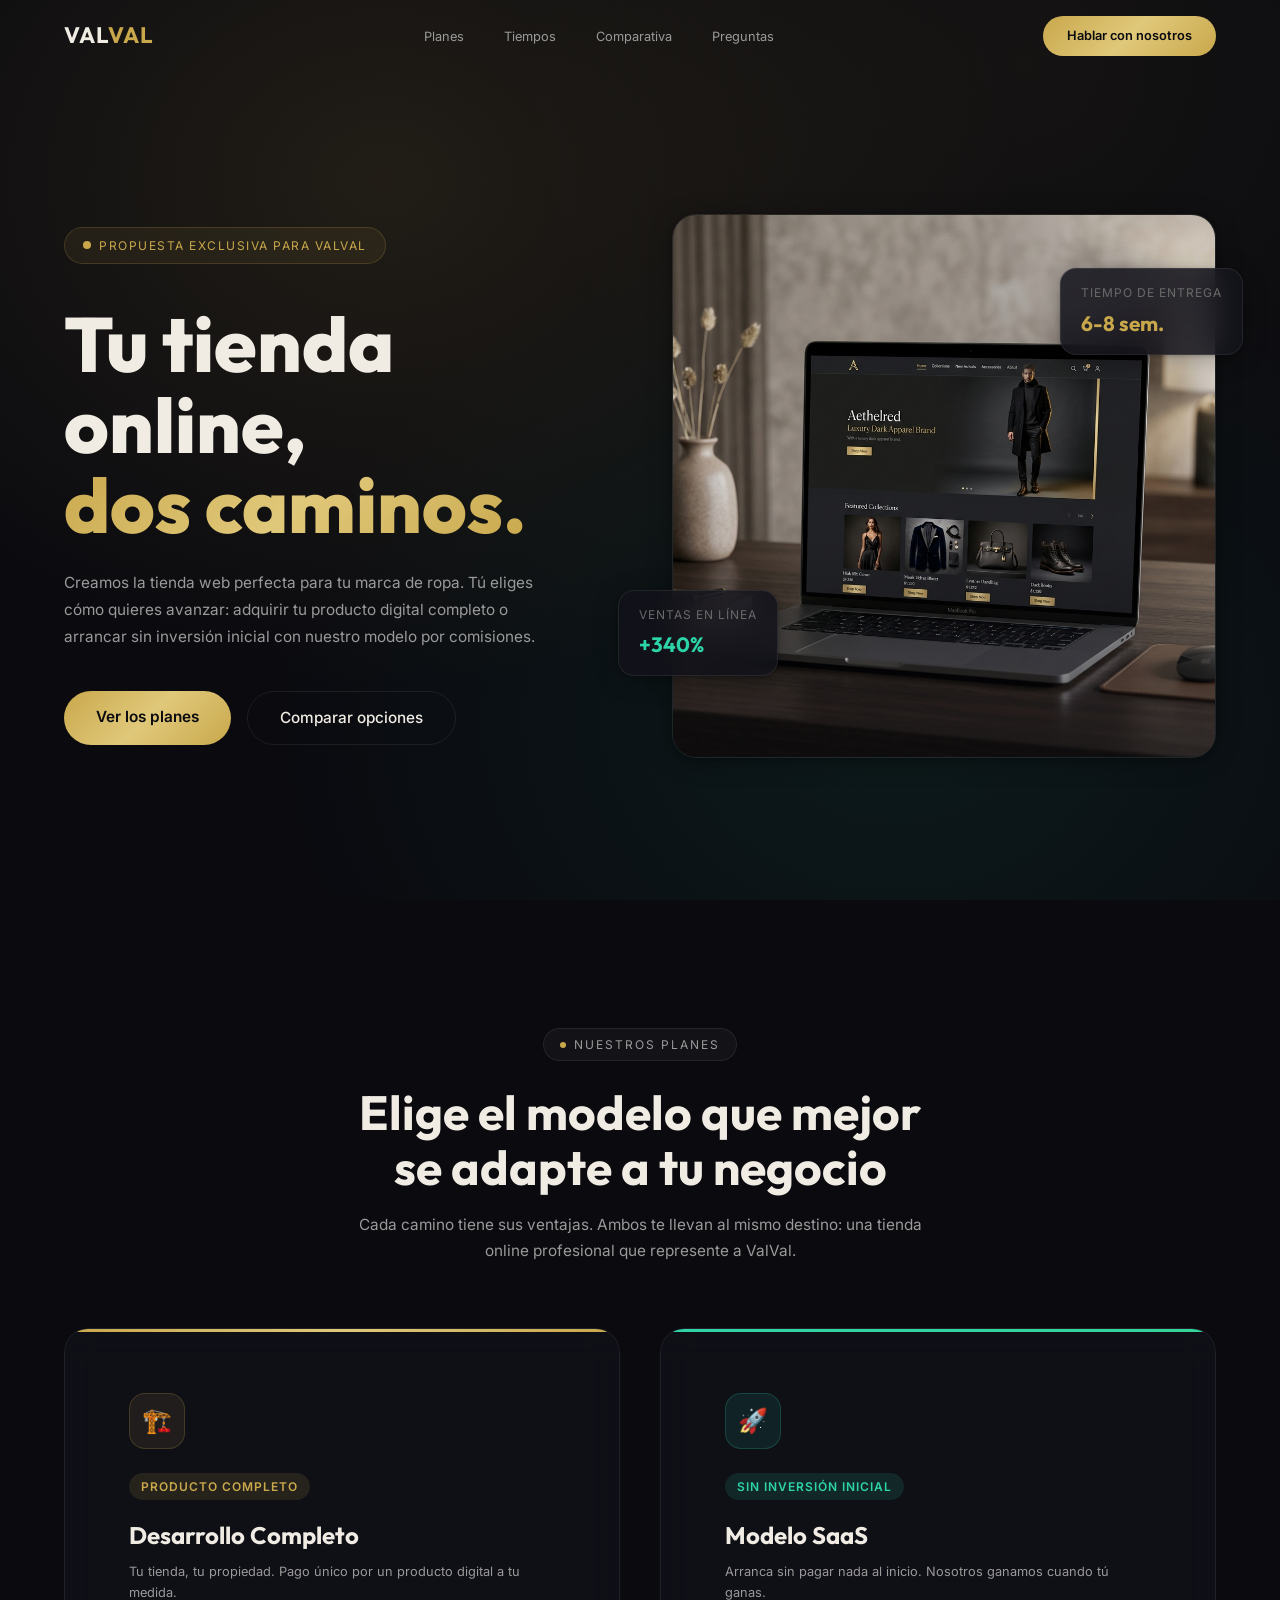
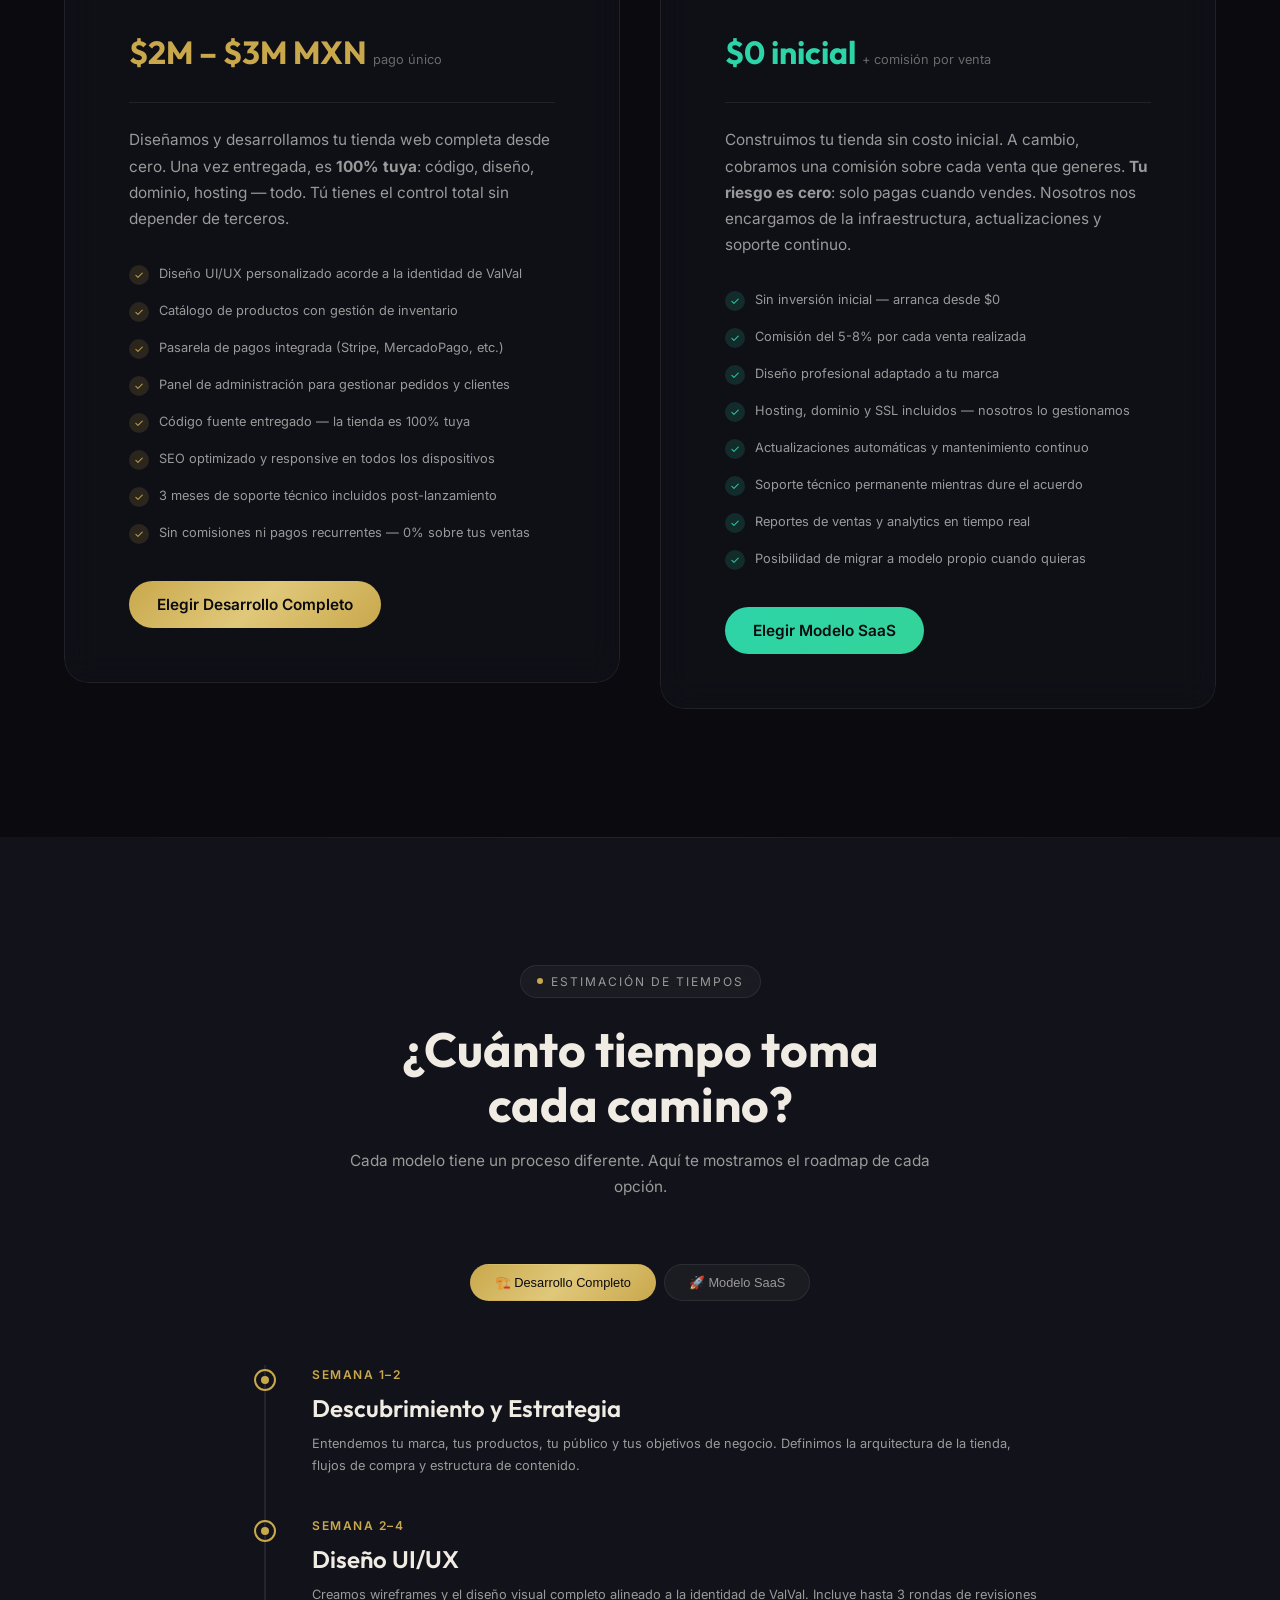
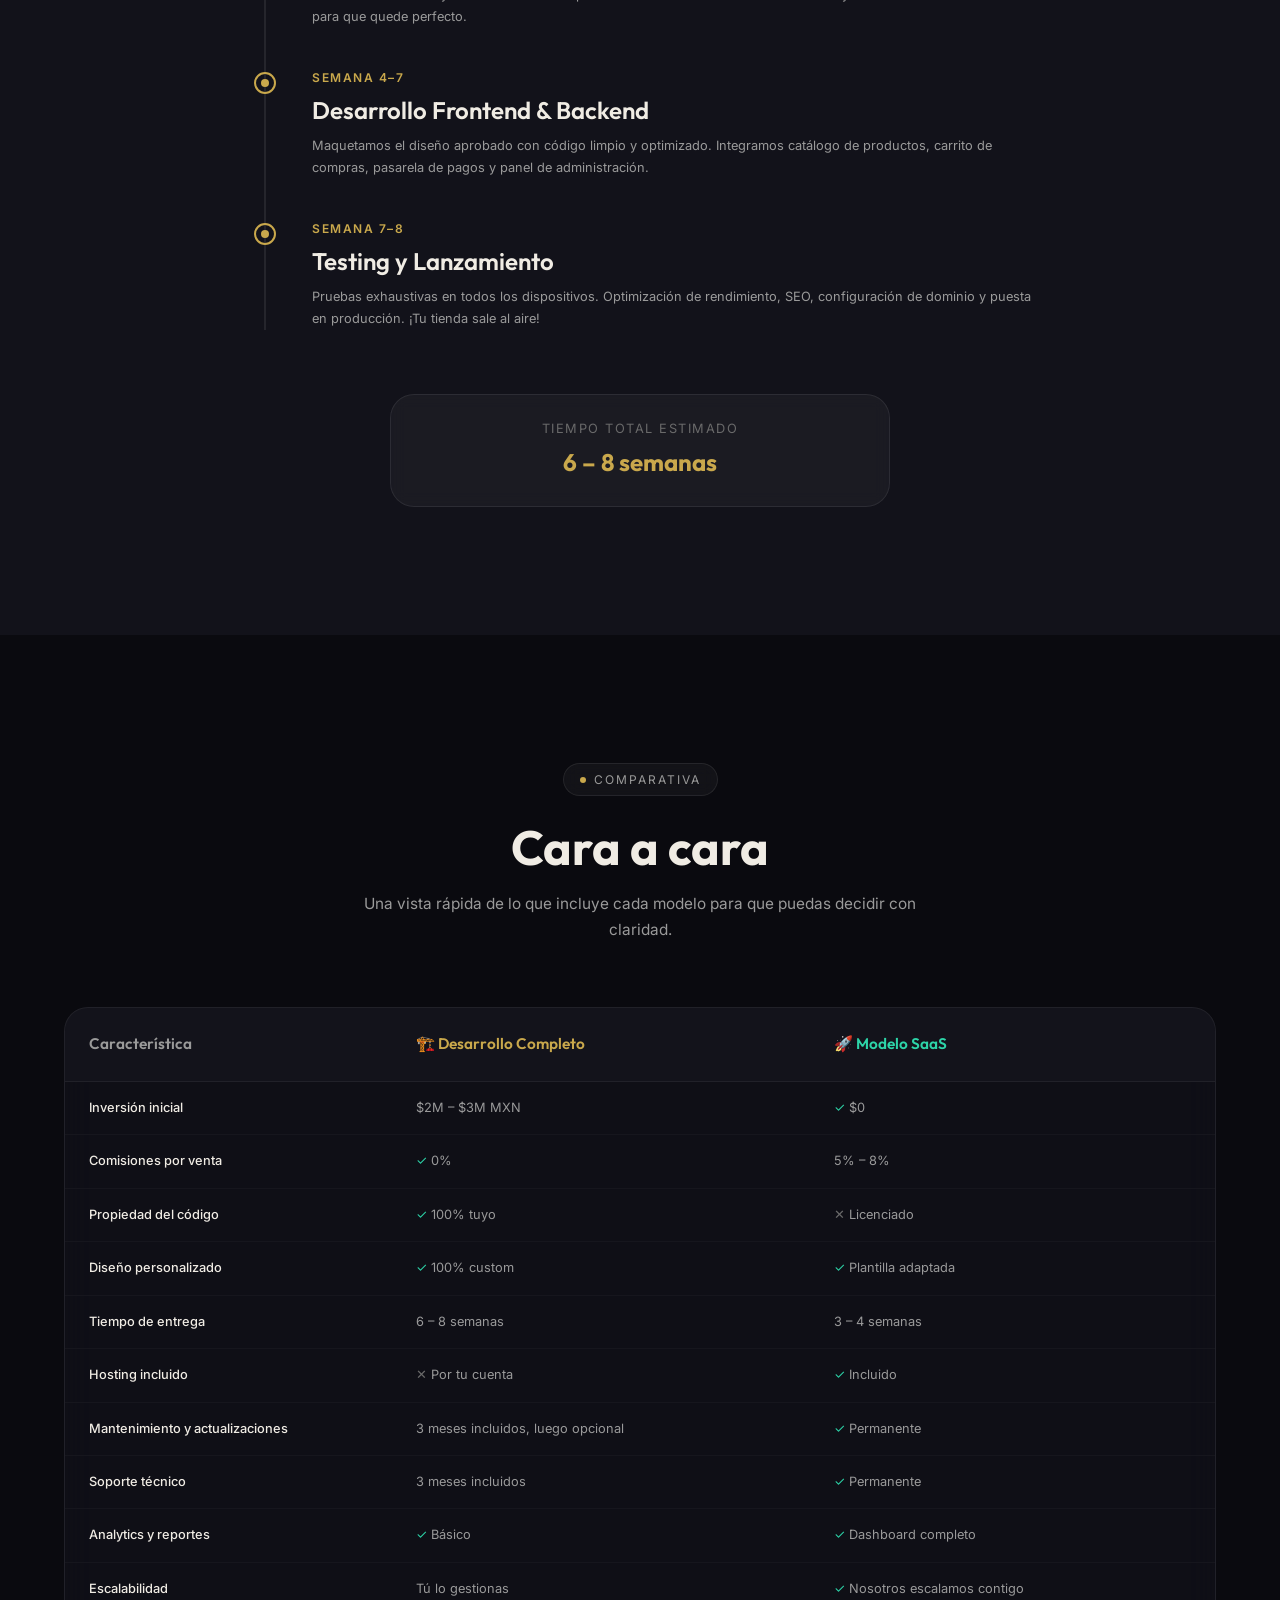
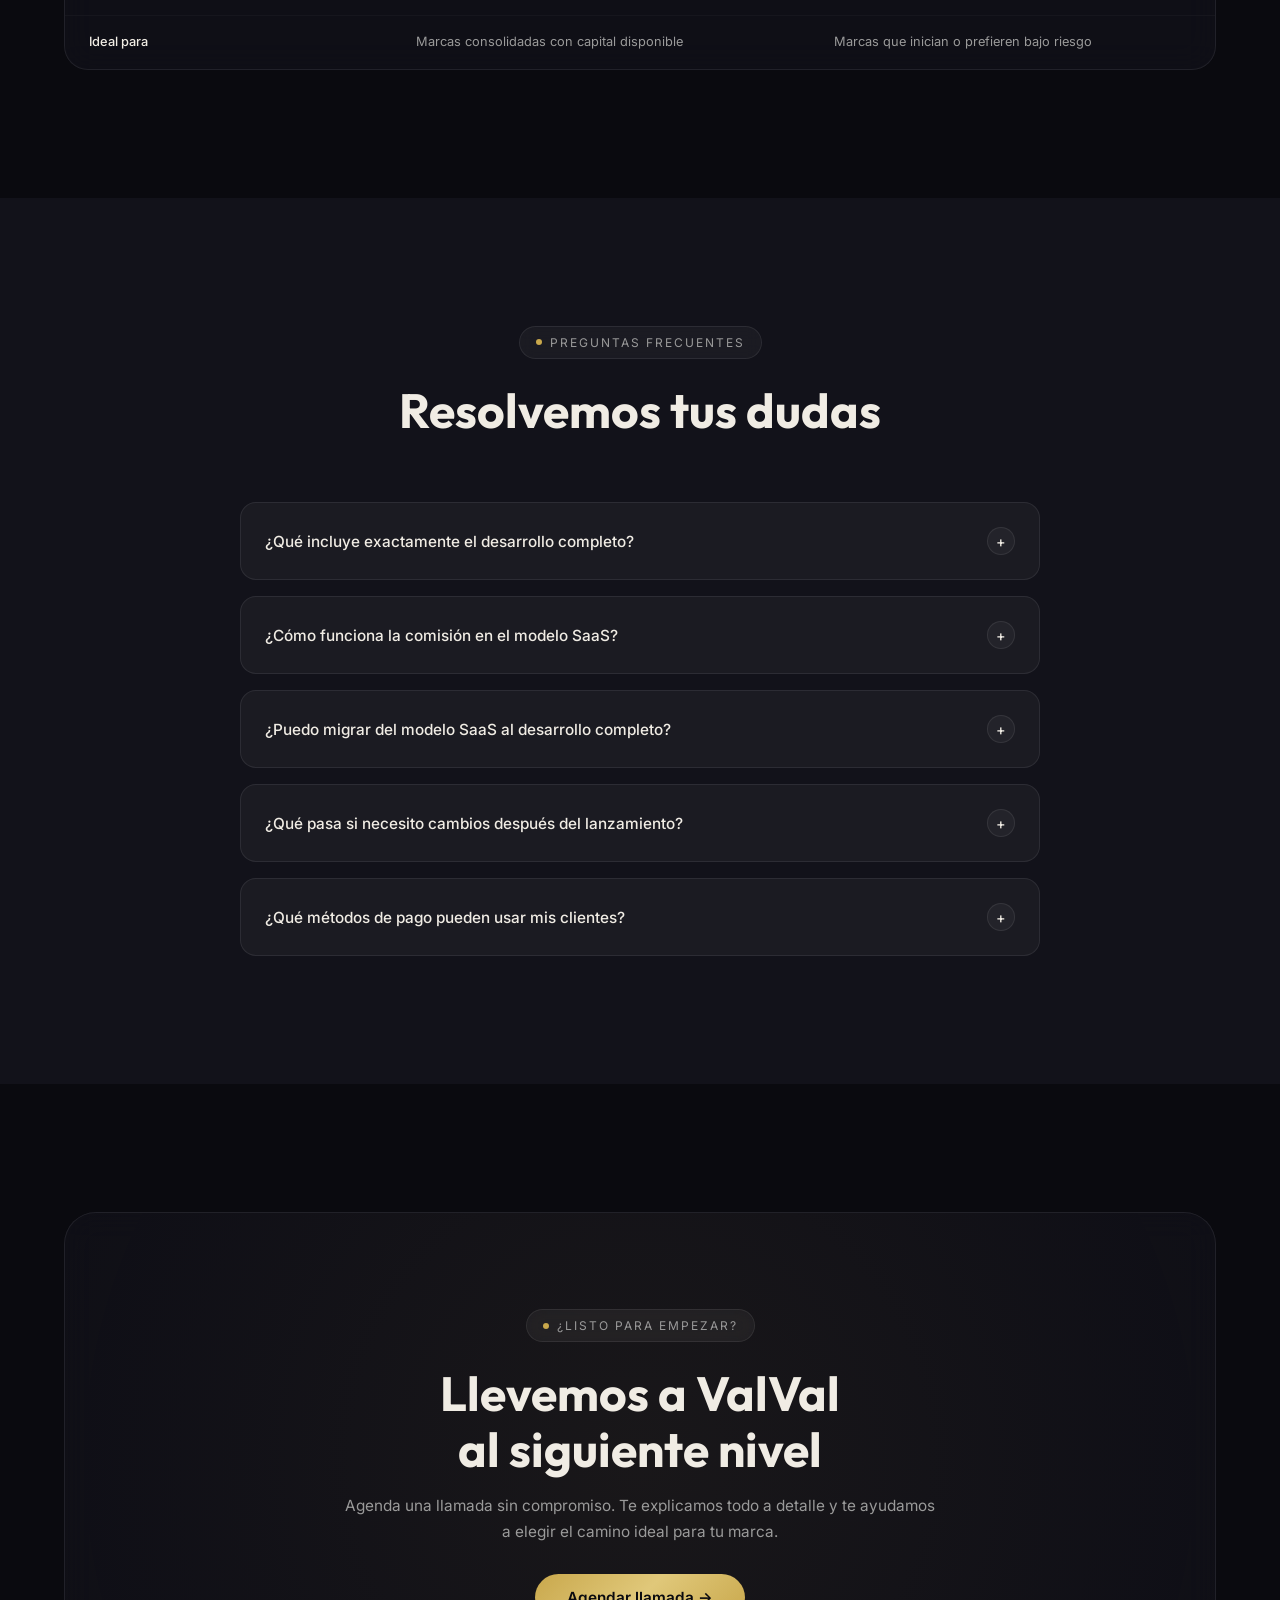
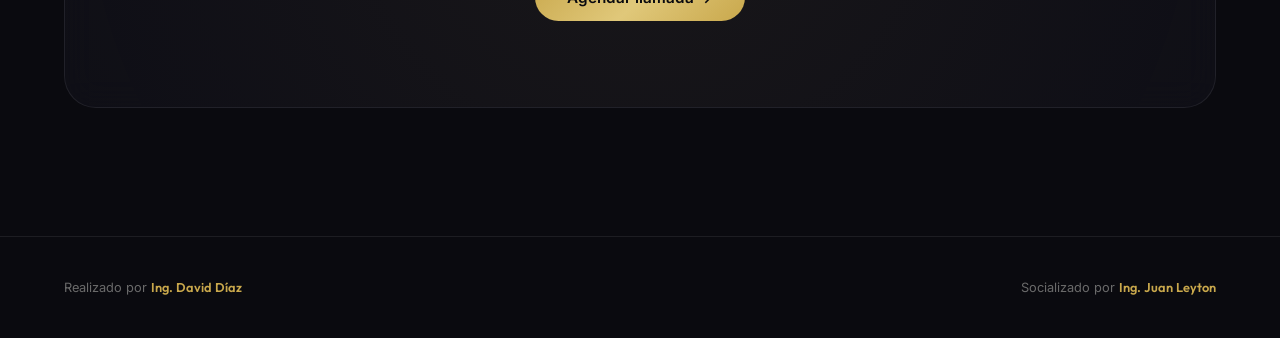
==== index.html @ f3b1a174 "first commit" ====
<!DOCTYPE html>
<html lang="es">
<head>
  <meta charset="UTF-8">
  <meta name="viewport" content="width=device-width, initial-scale=1.0">
  <title>ValVal — Tu Tienda Online, Dos Caminos | Propuesta de Desarrollo</title>
  <meta name="description" content="Propuesta personalizada para ValVal: elige entre desarrollo completo o modelo SaaS por comisiones para tu tienda de ropa online.">

  <!-- Fonts -->
  <link rel="preconnect" href="https://fonts.googleapis.com">
  <link rel="preconnect" href="https://fonts.gstatic.com" crossorigin>
  <link href="https://fonts.googleapis.com/css2?family=Inter:wght@400;500;600&family=Outfit:wght@600;700;800&display=swap" rel="stylesheet">

  <!-- Styles -->
  <link rel="stylesheet" href="index.css">
</head>
<body>

  <!-- ===== HEADER ===== -->
  <header class="header" id="header">
    <div class="container">
      <a href="#" class="logo">VAL<span>VAL</span></a>
      <nav>
        <ul class="nav-links">
          <li><a href="#planes">Planes</a></li>
          <li><a href="#timeline">Tiempos</a></li>
          <li><a href="#comparativa">Comparativa</a></li>
          <li><a href="#faq">Preguntas</a></li>
        </ul>
      </nav>
      <a href="#contacto" class="header-cta">Hablar con nosotros</a>
      <button class="mobile-toggle" id="mobile-toggle" aria-label="Menú">☰</button>
    </div>
  </header>

  <!-- ===== HERO ===== -->
  <section class="hero" id="hero">
    <div class="container">
      <div class="hero-content">
        <div class="hero-badge reveal">
          <span class="pulse"></span>
          Propuesta Exclusiva para ValVal
        </div>
        <h1 class="hero-title reveal reveal-delay-1">
          Tu tienda online,<br>
          <span class="highlight">dos caminos.</span>
        </h1>
        <p class="hero-subtitle reveal reveal-delay-2">
          Creamos la tienda web perfecta para tu marca de ropa. Tú eliges cómo quieres avanzar: 
          adquirir tu producto digital completo o arrancar sin inversión inicial con nuestro modelo por comisiones.
        </p>
        <div class="hero-actions reveal reveal-delay-3">
          <a href="#planes" class="btn-primary">Ver los planes</a>
          <a href="#comparativa" class="btn-secondary">Comparar opciones</a>
        </div>
      </div>
      <div class="hero-visual reveal reveal-delay-2">
        <div class="hero-image-wrapper">
          <img src="hero_ecommerce.png" alt="Mockup de tienda e-commerce premium para marca de ropa" width="540" height="540">
        </div>
        <div class="hero-float-card card-1">
          <div class="float-card-label">Ventas en línea</div>
          <div class="float-card-value">+340%</div>
        </div>
        <div class="hero-float-card card-2">
          <div class="float-card-label">Tiempo de entrega</div>
          <div class="float-card-value gold">6-8 sem.</div>
        </div>
      </div>
    </div>
  </section>

  <!-- ===== PLANES ===== -->
  <section class="plans" id="planes">
    <div class="container">
      <div class="plans-header reveal">
        <span class="section-tag"><span class="dot"></span>Nuestros planes</span>
        <h2 class="section-title">Elige el modelo que mejor<br>se adapte a tu negocio</h2>
        <p class="section-subtitle" style="margin-inline: auto;">
          Cada camino tiene sus ventajas. Ambos te llevan al mismo destino: 
          una tienda online profesional que represente a ValVal.
        </p>
      </div>

      <div class="plans-grid">

        <!-- PLAN 1: Desarrollo Completo -->
        <div class="plan-card desarrollo reveal">
          <div class="plan-card-inner">
            <div class="plan-icon">🏗️</div>
            <span class="plan-badge">Producto Completo</span>
            <h3 class="plan-name">Desarrollo Completo</h3>
            <p class="plan-tagline">Tu tienda, tu propiedad. Pago único por un producto digital a tu medida.</p>
            
            <div class="plan-price">
              <span class="amount">$2M – $3M MXN</span>
              <span class="period">pago único</span>
            </div>

            <p class="plan-description">
              Diseñamos y desarrollamos tu tienda web completa desde cero. Una vez entregada, 
              es <strong>100% tuya</strong>: código, diseño, dominio, hosting — todo. 
              Tú tienes el control total sin depender de terceros.
            </p>

            <ul class="plan-features">
              <li>
                <span class="check">✓</span>
                <span>Diseño UI/UX personalizado acorde a la identidad de ValVal</span>
              </li>
              <li>
                <span class="check">✓</span>
                <span>Catálogo de productos con gestión de inventario</span>
              </li>
              <li>
                <span class="check">✓</span>
                <span>Pasarela de pagos integrada (Stripe, MercadoPago, etc.)</span>
              </li>
              <li>
                <span class="check">✓</span>
                <span>Panel de administración para gestionar pedidos y clientes</span>
              </li>
              <li>
                <span class="check">✓</span>
                <span>Código fuente entregado — la tienda es 100% tuya</span>
              </li>
              <li>
                <span class="check">✓</span>
                <span>SEO optimizado y responsive en todos los dispositivos</span>
              </li>
              <li>
                <span class="check">✓</span>
                <span>3 meses de soporte técnico incluidos post-lanzamiento</span>
              </li>
              <li>
                <span class="check">✓</span>
                <span>Sin comisiones ni pagos recurrentes — 0% sobre tus ventas</span>
              </li>
            </ul>

            <a href="#contacto" class="plan-cta">Elegir Desarrollo Completo</a>
          </div>
        </div>

        <!-- PLAN 2: Modelo SaaS -->
        <div class="plan-card saas reveal reveal-delay-1">
          <div class="plan-card-inner">
            <div class="plan-icon">🚀</div>
            <span class="plan-badge">Sin inversión inicial</span>
            <h3 class="plan-name">Modelo SaaS</h3>
            <p class="plan-tagline">Arranca sin pagar nada al inicio. Nosotros ganamos cuando tú ganas.</p>
            
            <div class="plan-price">
              <span class="amount">$0 inicial</span>
              <span class="period">+ comisión por venta</span>
            </div>

            <p class="plan-description">
              Construimos tu tienda sin costo inicial. A cambio, cobramos una comisión sobre cada venta 
              que generes. <strong>Tu riesgo es cero</strong>: solo pagas cuando vendes. Nosotros nos 
              encargamos de la infraestructura, actualizaciones y soporte continuo.
            </p>

            <ul class="plan-features">
              <li>
                <span class="check">✓</span>
                <span>Sin inversión inicial — arranca desde $0</span>
              </li>
              <li>
                <span class="check">✓</span>
                <span>Comisión del 5-8% por cada venta realizada</span>
              </li>
              <li>
                <span class="check">✓</span>
                <span>Diseño profesional adaptado a tu marca</span>
              </li>
              <li>
                <span class="check">✓</span>
                <span>Hosting, dominio y SSL incluidos — nosotros lo gestionamos</span>
              </li>
              <li>
                <span class="check">✓</span>
                <span>Actualizaciones automáticas y mantenimiento continuo</span>
              </li>
              <li>
                <span class="check">✓</span>
                <span>Soporte técnico permanente mientras dure el acuerdo</span>
              </li>
              <li>
                <span class="check">✓</span>
                <span>Reportes de ventas y analytics en tiempo real</span>
              </li>
              <li>
                <span class="check">✓</span>
                <span>Posibilidad de migrar a modelo propio cuando quieras</span>
              </li>
            </ul>

            <a href="#contacto" class="plan-cta">Elegir Modelo SaaS</a>
          </div>
        </div>

      </div>
    </div>
  </section>

  <!-- ===== TIMELINE ===== -->
  <section class="timeline-section" id="timeline">
    <div class="container">
      <div class="timeline-header reveal">
        <span class="section-tag"><span class="dot"></span>Estimación de tiempos</span>
        <h2 class="section-title">¿Cuánto tiempo toma<br>cada camino?</h2>
        <p class="section-subtitle" style="margin-inline: auto;">
          Cada modelo tiene un proceso diferente. Aquí te mostramos el roadmap de cada opción.
        </p>
      </div>

      <div class="timeline-tabs reveal">
        <button class="timeline-tab active" data-target="timeline-desarrollo">🏗️ Desarrollo Completo</button>
        <button class="timeline-tab" data-target="timeline-saas">🚀 Modelo SaaS</button>
      </div>

      <!-- Timeline Desarrollo -->
      <div class="timeline-container active" id="timeline-desarrollo">
        <div class="timeline gold reveal">
          <div class="timeline-item">
            <div class="timeline-dot"></div>
            <div class="timeline-duration">Semana 1–2</div>
            <div class="timeline-phase">Descubrimiento y Estrategia</div>
            <div class="timeline-desc">
              Entendemos tu marca, tus productos, tu público y tus objetivos de negocio. 
              Definimos la arquitectura de la tienda, flujos de compra y estructura de contenido.
            </div>
          </div>
          <div class="timeline-item">
            <div class="timeline-dot"></div>
            <div class="timeline-duration">Semana 2–4</div>
            <div class="timeline-phase">Diseño UI/UX</div>
            <div class="timeline-desc">
              Creamos wireframes y el diseño visual completo alineado a la identidad de ValVal. 
              Incluye hasta 3 rondas de revisiones para que quede perfecto.
            </div>
          </div>
          <div class="timeline-item">
            <div class="timeline-dot"></div>
            <div class="timeline-duration">Semana 4–7</div>
            <div class="timeline-phase">Desarrollo Frontend & Backend</div>
            <div class="timeline-desc">
              Maquetamos el diseño aprobado con código limpio y optimizado. Integramos catálogo de productos, 
              carrito de compras, pasarela de pagos y panel de administración.
            </div>
          </div>
          <div class="timeline-item">
            <div class="timeline-dot"></div>
            <div class="timeline-duration">Semana 7–8</div>
            <div class="timeline-phase">Testing y Lanzamiento</div>
            <div class="timeline-desc">
              Pruebas exhaustivas en todos los dispositivos. Optimización de rendimiento, 
              SEO, configuración de dominio y puesta en producción. ¡Tu tienda sale al aire!
            </div>
          </div>
        </div>
        <div class="timeline-total gold reveal">
          <div class="label">Tiempo total estimado</div>
          <div class="value">6 – 8 semanas</div>
        </div>
      </div>

      <!-- Timeline SaaS -->
      <div class="timeline-container" id="timeline-saas">
        <div class="timeline emerald reveal">
          <div class="timeline-item">
            <div class="timeline-dot"></div>
            <div class="timeline-duration">Semana 1</div>
            <div class="timeline-phase">Onboarding Express</div>
            <div class="timeline-desc">
              Reunión inicial para conocer tu marca y productos. Recopilamos fotos, logos, 
              textos y paleta de colores. Configuramos tu cuenta en nuestra plataforma.
            </div>
          </div>
          <div class="timeline-item">
            <div class="timeline-dot"></div>
            <div class="timeline-duration">Semana 2–3</div>
            <div class="timeline-phase">Diseño y Personalización</div>
            <div class="timeline-desc">
              Adaptamos una plantilla premium a tu marca. Personalizamos colores, tipografía, 
              layout y cargamos tus productos al catálogo.
            </div>
          </div>
          <div class="timeline-item">
            <div class="timeline-dot"></div>
            <div class="timeline-duration">Semana 3–4</div>
            <div class="timeline-phase">Configuración e Integraciones</div>
            <div class="timeline-desc">
              Configuramos pagos, envíos, impuestos y notificaciones. Conectamos analytics 
              y herramientas de marketing. Todo listo para vender.
            </div>
          </div>
          <div class="timeline-item">
            <div class="timeline-dot"></div>
            <div class="timeline-duration">Semana 4</div>
            <div class="timeline-phase">Lanzamiento</div>
            <div class="timeline-desc">
              Publicamos tu tienda, verificamos todo el flujo de compra y te capacitamos 
              para que puedas gestionar tu catálogo y pedidos de forma autónoma.
            </div>
          </div>
        </div>
        <div class="timeline-total emerald reveal">
          <div class="label">Tiempo total estimado</div>
          <div class="value">3 – 4 semanas</div>
        </div>
      </div>
    </div>
  </section>

  <!-- ===== COMPARATIVA ===== -->
  <section class="comparison" id="comparativa">
    <div class="container">
      <div class="comparison-header reveal">
        <span class="section-tag"><span class="dot"></span>Comparativa</span>
        <h2 class="section-title">Cara a cara</h2>
        <p class="section-subtitle" style="margin-inline: auto;">
          Una vista rápida de lo que incluye cada modelo para que puedas decidir con claridad.
        </p>
      </div>

      <div class="comparison-table-wrapper reveal">
        <table class="comparison-table">
          <thead>
            <tr>
              <th>Característica</th>
              <th>🏗️ Desarrollo Completo</th>
              <th>🚀 Modelo SaaS</th>
            </tr>
          </thead>
          <tbody>
            <tr>
              <td>Inversión inicial</td>
              <td>$2M – $3M MXN</td>
              <td><span class="icon-yes">✓</span> $0</td>
            </tr>
            <tr>
              <td>Comisiones por venta</td>
              <td><span class="icon-yes">✓</span> 0%</td>
              <td>5% – 8%</td>
            </tr>
            <tr>
              <td>Propiedad del código</td>
              <td><span class="icon-yes">✓</span> 100% tuyo</td>
              <td><span class="icon-no">✕</span> Licenciado</td>
            </tr>
            <tr>
              <td>Diseño personalizado</td>
              <td><span class="icon-yes">✓</span> 100% custom</td>
              <td><span class="icon-yes">✓</span> Plantilla adaptada</td>
            </tr>
            <tr>
              <td>Tiempo de entrega</td>
              <td>6 – 8 semanas</td>
              <td>3 – 4 semanas</td>
            </tr>
            <tr>
              <td>Hosting incluido</td>
              <td><span class="icon-no">✕</span> Por tu cuenta</td>
              <td><span class="icon-yes">✓</span> Incluido</td>
            </tr>
            <tr>
              <td>Mantenimiento y actualizaciones</td>
              <td>3 meses incluidos, luego opcional</td>
              <td><span class="icon-yes">✓</span> Permanente</td>
            </tr>
            <tr>
              <td>Soporte técnico</td>
              <td>3 meses incluidos</td>
              <td><span class="icon-yes">✓</span> Permanente</td>
            </tr>
            <tr>
              <td>Analytics y reportes</td>
              <td><span class="icon-yes">✓</span> Básico</td>
              <td><span class="icon-yes">✓</span> Dashboard completo</td>
            </tr>
            <tr>
              <td>Escalabilidad</td>
              <td>Tú lo gestionas</td>
              <td><span class="icon-yes">✓</span> Nosotros escalamos contigo</td>
            </tr>
            <tr>
              <td>Ideal para</td>
              <td>Marcas consolidadas con capital disponible</td>
              <td>Marcas que inician o prefieren bajo riesgo</td>
            </tr>
          </tbody>
        </table>
      </div>
    </div>
  </section>

  <!-- ===== FAQ ===== -->
  <section class="faq" id="faq">
    <div class="container">
      <div class="faq-header reveal">
        <span class="section-tag"><span class="dot"></span>Preguntas frecuentes</span>
        <h2 class="section-title">Resolvemos tus dudas</h2>
      </div>

      <div class="faq-grid">
        <div class="faq-item reveal">
          <button class="faq-question" id="faq-btn-1" aria-expanded="false" aria-controls="faq-answer-1">
            <span>¿Qué incluye exactamente el desarrollo completo?</span>
            <span class="icon">+</span>
          </button>
          <div class="faq-answer" id="faq-answer-1">
            <div class="faq-answer-inner">
              Recibes una tienda web completamente funcional con diseño personalizado, catálogo de productos, 
              carrito de compras, pasarela de pagos, panel de administración, SEO optimizado y el código fuente completo. 
              Es un producto terminado que puedes alojar donde quieras y modificar como necesites.
            </div>
          </div>
        </div>

        <div class="faq-item reveal reveal-delay-1">
          <button class="faq-question" id="faq-btn-2" aria-expanded="false" aria-controls="faq-answer-2">
            <span>¿Cómo funciona la comisión en el modelo SaaS?</span>
            <span class="icon">+</span>
          </button>
          <div class="faq-answer" id="faq-answer-2">
            <div class="faq-answer-inner">
              Cobramos entre el 5% y el 8% por cada venta que realices a través de la tienda. 
              El porcentaje exacto depende del volumen estimado de ventas — a mayor volumen, menor comisión. 
              Si no vendes, no pagas nada. Es así de simple.
            </div>
          </div>
        </div>

        <div class="faq-item reveal reveal-delay-2">
          <button class="faq-question" id="faq-btn-3" aria-expanded="false" aria-controls="faq-answer-3">
            <span>¿Puedo migrar del modelo SaaS al desarrollo completo?</span>
            <span class="icon">+</span>
          </button>
          <div class="faq-answer" id="faq-answer-3">
            <div class="faq-answer-inner">
              ¡Sí! Puedes comenzar con el modelo SaaS para validar tu negocio online y, cuando estés listo, 
              migrar al desarrollo completo. Te ofrecemos condiciones preferenciales si decides hacer la transición, 
              incluyendo un descuento por el tiempo que estuviste en el modelo SaaS.
            </div>
          </div>
        </div>

        <div class="faq-item reveal reveal-delay-3">
          <button class="faq-question" id="faq-btn-4" aria-expanded="false" aria-controls="faq-answer-4">
            <span>¿Qué pasa si necesito cambios después del lanzamiento?</span>
            <span class="icon">+</span>
          </button>
          <div class="faq-answer" id="faq-answer-4">
            <div class="faq-answer-inner">
              En el desarrollo completo, tienes 3 meses de soporte incluido. Después puedes contratar un plan 
              de mantenimiento mensual o hacer los cambios por tu cuenta con tu equipo. En el modelo SaaS, 
              el soporte y las actualizaciones son permanentes mientras dure el acuerdo.
            </div>
          </div>
        </div>

        <div class="faq-item reveal reveal-delay-4">
          <button class="faq-question" id="faq-btn-5" aria-expanded="false" aria-controls="faq-answer-5">
            <span>¿Qué métodos de pago pueden usar mis clientes?</span>
            <span class="icon">+</span>
          </button>
          <div class="faq-answer" id="faq-answer-5">
            <div class="faq-answer-inner">
              En ambos modelos integramos las principales pasarelas de pago: tarjeta de crédito/débito, 
              MercadoPago, transferencias bancarias y más. Nos adaptamos a lo que mejor funcione para tu 
              mercado y tus clientes.
            </div>
          </div>
        </div>
      </div>
    </div>
  </section>

  <!-- ===== CTA FINAL ===== -->
  <section class="cta-section" id="contacto">
    <div class="container">
      <div class="cta-card reveal">
        <span class="section-tag"><span class="dot"></span>¿Listo para empezar?</span>
        <h2 class="section-title">Llevemos a ValVal<br>al siguiente nivel</h2>
        <p class="section-subtitle">
          Agenda una llamada sin compromiso. Te explicamos todo a detalle 
          y te ayudamos a elegir el camino ideal para tu marca.
        </p>
        <a href="https://wa.me/521XXXXXXXXXX" target="_blank" rel="noopener" class="btn-primary">
          Agendar llamada →
        </a>
      </div>
    </div>
  </section>

  <!-- ===== FOOTER ===== -->
  <footer class="footer">
    <div class="container">
      <span class="footer-text">Realizado por <span class="footer-brand">Ing. David Díaz</span></span>
      <span class="footer-text">Socializado por <span class="footer-brand">Ing. Juan Leyton</span></span>
    </div>
  </footer>

  <script src="index.js"></script>
</body>
</html>
---- index.css ----
/* ===== DESIGN TOKENS ===== */
:root {
  /* Colors - Dark Luxury Palette */
  --color-bg-primary: #0a0a0f;
  --color-bg-secondary: #12121a;
  --color-bg-card: rgba(18, 18, 26, 0.7);
  --color-bg-glass: rgba(255, 255, 255, 0.04);
  --color-border-glass: rgba(255, 255, 255, 0.08);

  --color-text-primary: #f0ece4;
  --color-text-secondary: #9a9a9a;
  --color-text-muted: #6a6a6a;

  --color-accent-gold: #c9a84c;
  --color-accent-gold-light: #e0c87a;
  --color-accent-emerald: #2dd4a8;
  --color-accent-emerald-light: #5eeec8;
  --color-accent-violet: #8b5cf6;
  --color-accent-rose: #f43f5e;

  /* Gradients */
  --gradient-gold: linear-gradient(135deg, #c9a84c, #e0c87a, #c9a84c);
  --gradient-emerald: linear-gradient(135deg, #2dd4a8, #34d399);
  --gradient-hero: radial-gradient(ellipse at 30% 20%, rgba(201, 168, 76, 0.12) 0%, transparent 50%),
                    radial-gradient(ellipse at 70% 80%, rgba(45, 212, 168, 0.08) 0%, transparent 50%);

  /* Typography */
  --font-display: 'Outfit', sans-serif;
  --font-body: 'Inter', sans-serif;

  --fs-hero: clamp(2.5rem, 6vw, 5rem);
  --fs-h2: clamp(1.8rem, 4vw, 3rem);
  --fs-h3: clamp(1.2rem, 2.5vw, 1.5rem);
  --fs-body: clamp(0.95rem, 1.2vw, 1.1rem);
  --fs-small: clamp(0.8rem, 1vw, 0.9rem);
  --fs-badge: 0.75rem;

  /* Spacing */
  --space-xs: 0.5rem;
  --space-sm: 1rem;
  --space-md: 1.5rem;
  --space-lg: 2.5rem;
  --space-xl: 4rem;
  --space-2xl: 6rem;
  --space-section: clamp(4rem, 10vw, 8rem);

  /* Borders & Radius */
  --radius-sm: 8px;
  --radius-md: 16px;
  --radius-lg: 24px;
  --radius-xl: 32px;
  --radius-full: 9999px;

  /* Shadows */
  --shadow-card: 0 4px 24px rgba(0, 0, 0, 0.3), 0 1px 4px rgba(0, 0, 0, 0.2);
  --shadow-glow-gold: 0 0 40px rgba(201, 168, 76, 0.15);
  --shadow-glow-emerald: 0 0 40px rgba(45, 212, 168, 0.15);

  /* Transitions */
  --transition-fast: 0.2s ease;
  --transition-base: 0.35s ease;
  --transition-slow: 0.6s cubic-bezier(0.16, 1, 0.3, 1);

  /* Layout */
  --max-width: 1200px;
  --header-height: 72px;
}

/* ===== RESET & BASE ===== */
*,
*::before,
*::after {
  margin: 0;
  padding: 0;
  box-sizing: border-box;
}

html {
  scroll-behavior: smooth;
  -webkit-font-smoothing: antialiased;
  -moz-osx-font-smoothing: grayscale;
}

body {
  font-family: var(--font-body);
  background-color: var(--color-bg-primary);
  color: var(--color-text-primary);
  line-height: 1.6;
  overflow-x: hidden;
}

img {
  max-width: 100%;
  height: auto;
  display: block;
}

a {
  color: inherit;
  text-decoration: none;
}

/* ===== SCROLL REVEAL ===== */
.reveal {
  opacity: 0;
  transform: translateY(40px);
  transition: opacity 0.8s cubic-bezier(0.16, 1, 0.3, 1),
              transform 0.8s cubic-bezier(0.16, 1, 0.3, 1);
}

.reveal.visible {
  opacity: 1;
  transform: translateY(0);
}

.reveal-delay-1 { transition-delay: 0.1s; }
.reveal-delay-2 { transition-delay: 0.2s; }
.reveal-delay-3 { transition-delay: 0.3s; }
.reveal-delay-4 { transition-delay: 0.4s; }

/* ===== UTILITY ===== */
.container {
  width: 100%;
  max-width: var(--max-width);
  margin-inline: auto;
  padding-inline: var(--space-md);
}

.section-tag {
  display: inline-flex;
  align-items: center;
  gap: var(--space-xs);
  padding: 6px 16px;
  border-radius: var(--radius-full);
  border: 1px solid var(--color-border-glass);
  background: var(--color-bg-glass);
  font-size: var(--fs-badge);
  text-transform: uppercase;
  letter-spacing: 2px;
  color: var(--color-text-secondary);
  margin-bottom: var(--space-md);
  backdrop-filter: blur(8px);
}

.section-tag .dot {
  width: 6px;
  height: 6px;
  border-radius: 50%;
  background: var(--color-accent-gold);
}

.section-title {
  font-family: var(--font-display);
  font-size: var(--fs-h2);
  font-weight: 700;
  line-height: 1.15;
  margin-bottom: var(--space-sm);
}

.section-subtitle {
  font-size: var(--fs-body);
  color: var(--color-text-secondary);
  max-width: 600px;
  line-height: 1.7;
}

/* ===== HEADER ===== */
.header {
  position: fixed;
  top: 0;
  left: 0;
  right: 0;
  z-index: 100;
  height: var(--header-height);
  display: flex;
  align-items: center;
  transition: background var(--transition-base), box-shadow var(--transition-base);
}

.header.scrolled {
  background: rgba(10, 10, 15, 0.85);
  backdrop-filter: blur(20px);
  border-bottom: 1px solid var(--color-border-glass);
  box-shadow: 0 2px 24px rgba(0, 0, 0, 0.3);
}

.header .container {
  display: flex;
  align-items: center;
  justify-content: space-between;
}

.logo {
  font-family: var(--font-display);
  font-size: 1.4rem;
  font-weight: 700;
  letter-spacing: 1px;
}

.logo span {
  color: var(--color-accent-gold);
}

.nav-links {
  display: flex;
  gap: var(--space-lg);
  list-style: none;
}

.nav-links a {
  font-size: var(--fs-small);
  color: var(--color-text-secondary);
  transition: color var(--transition-fast);
  position: relative;
}

.nav-links a::after {
  content: '';
  position: absolute;
  bottom: -4px;
  left: 0;
  width: 0;
  height: 2px;
  background: var(--color-accent-gold);
  transition: width var(--transition-base);
}

.nav-links a:hover {
  color: var(--color-text-primary);
}

.nav-links a:hover::after {
  width: 100%;
}

.header-cta {
  padding: 10px 24px;
  border-radius: var(--radius-full);
  background: var(--gradient-gold);
  color: #0a0a0f;
  font-size: var(--fs-small);
  font-weight: 600;
  cursor: pointer;
  border: none;
  transition: transform var(--transition-fast), box-shadow var(--transition-fast);
}

.header-cta:hover {
  transform: translateY(-2px);
  box-shadow: var(--shadow-glow-gold);
}

.mobile-toggle {
  display: none;
  background: none;
  border: none;
  color: var(--color-text-primary);
  font-size: 1.5rem;
  cursor: pointer;
}

/* ===== HERO ===== */
.hero {
  position: relative;
  min-height: 100vh;
  display: flex;
  align-items: center;
  padding-top: var(--header-height);
  background: var(--gradient-hero);
  overflow: hidden;
}

.hero::before {
  content: '';
  position: absolute;
  top: -50%;
  right: -20%;
  width: 80vw;
  height: 80vw;
  border-radius: 50%;
  background: radial-gradient(circle, rgba(201, 168, 76, 0.06) 0%, transparent 70%);
  pointer-events: none;
  animation: heroOrb 20s ease-in-out infinite alternate;
}

@keyframes heroOrb {
  from { transform: translate(0, 0) scale(1); }
  to   { transform: translate(-5%, 10%) scale(1.1); }
}

.hero .container {
  display: grid;
  grid-template-columns: 1fr 1fr;
  gap: var(--space-xl);
  align-items: center;
}

.hero-content {
  position: relative;
  z-index: 2;
}

.hero-badge {
  display: inline-flex;
  align-items: center;
  gap: 8px;
  padding: 8px 18px;
  border-radius: var(--radius-full);
  background: rgba(201, 168, 76, 0.08);
  border: 1px solid rgba(201, 168, 76, 0.2);
  font-size: var(--fs-badge);
  color: var(--color-accent-gold);
  letter-spacing: 1.5px;
  text-transform: uppercase;
  margin-bottom: var(--space-lg);
}

.hero-badge .pulse {
  width: 8px;
  height: 8px;
  border-radius: 50%;
  background: var(--color-accent-gold);
  animation: pulse 2s ease-in-out infinite;
}

@keyframes pulse {
  0%, 100% { opacity: 1; transform: scale(1); }
  50%      { opacity: 0.5; transform: scale(1.5); }
}

.hero-title {
  font-family: var(--font-display);
  font-size: var(--fs-hero);
  font-weight: 800;
  line-height: 1.05;
  margin-bottom: var(--space-md);
}

.hero-title .highlight {
  background: var(--gradient-gold);
  -webkit-background-clip: text;
  background-clip: text;
  -webkit-text-fill-color: transparent;
}

.hero-subtitle {
  font-size: var(--fs-body);
  color: var(--color-text-secondary);
  max-width: 480px;
  line-height: 1.75;
  margin-bottom: var(--space-lg);
}

.hero-actions {
  display: flex;
  gap: var(--space-sm);
  flex-wrap: wrap;
}

.btn-primary {
  padding: 14px 32px;
  border-radius: var(--radius-full);
  background: var(--gradient-gold);
  color: #0a0a0f;
  font-size: var(--fs-body);
  font-weight: 600;
  cursor: pointer;
  border: none;
  transition: transform var(--transition-fast), box-shadow var(--transition-fast);
}

.btn-primary:hover {
  transform: translateY(-2px);
  box-shadow: var(--shadow-glow-gold);
}

.btn-secondary {
  padding: 14px 32px;
  border-radius: var(--radius-full);
  background: transparent;
  color: var(--color-text-primary);
  font-size: var(--fs-body);
  font-weight: 500;
  cursor: pointer;
  border: 1px solid var(--color-border-glass);
  transition: all var(--transition-fast);
}

.btn-secondary:hover {
  border-color: var(--color-accent-gold);
  color: var(--color-accent-gold);
  background: rgba(201, 168, 76, 0.05);
}

.hero-visual {
  position: relative;
  display: flex;
  justify-content: center;
  align-items: center;
}

.hero-image-wrapper {
  position: relative;
  border-radius: var(--radius-lg);
  overflow: hidden;
  box-shadow: var(--shadow-card);
  border: 1px solid var(--color-border-glass);
}

.hero-image-wrapper img {
  width: 100%;
  height: auto;
  display: block;
}

.hero-image-wrapper::after {
  content: '';
  position: absolute;
  inset: 0;
  background: linear-gradient(180deg, transparent 60%, rgba(10, 10, 15, 0.6));
  pointer-events: none;
}

.hero-float-card {
  position: absolute;
  padding: 14px 20px;
  border-radius: var(--radius-md);
  background: rgba(18, 18, 26, 0.85);
  backdrop-filter: blur(16px);
  border: 1px solid var(--color-border-glass);
  box-shadow: var(--shadow-card);
  animation: floatCard 6s ease-in-out infinite alternate;
}

.hero-float-card.card-1 {
  bottom: 15%;
  left: -10%;
  animation-delay: 0s;
}

.hero-float-card.card-2 {
  top: 10%;
  right: -5%;
  animation-delay: 2s;
}

@keyframes floatCard {
  from { transform: translateY(0); }
  to   { transform: translateY(-12px); }
}

.float-card-label {
  font-size: var(--fs-badge);
  color: var(--color-text-muted);
  text-transform: uppercase;
  letter-spacing: 1px;
  margin-bottom: 4px;
}

.float-card-value {
  font-family: var(--font-display);
  font-size: 1.3rem;
  font-weight: 700;
  color: var(--color-accent-emerald);
}

.float-card-value.gold {
  color: var(--color-accent-gold);
}

/* ===== PLANS SECTION ===== */
.plans {
  padding: var(--space-section) 0;
  position: relative;
}

.plans-header {
  text-align: center;
  margin-bottom: var(--space-xl);
}

.plans-grid {
  display: grid;
  grid-template-columns: repeat(2, 1fr);
  gap: var(--space-lg);
  align-items: start;
}

/* Plan Card */
.plan-card {
  position: relative;
  border-radius: var(--radius-lg);
  overflow: hidden;
  transition: transform var(--transition-slow);
}

.plan-card:hover {
  transform: translateY(-6px);
}

.plan-card-inner {
  padding: var(--space-xl);
  border-radius: var(--radius-lg);
  border: 1px solid var(--color-border-glass);
  background: var(--color-bg-card);
  backdrop-filter: blur(16px);
  position: relative;
  overflow: hidden;
  height: 100%;
}

.plan-card-inner::before {
  content: '';
  position: absolute;
  top: 0;
  left: 0;
  right: 0;
  height: 3px;
}

.plan-card.desarrollo .plan-card-inner::before {
  background: var(--gradient-gold);
}

.plan-card.saas .plan-card-inner::before {
  background: var(--gradient-emerald);
}

.plan-icon {
  width: 56px;
  height: 56px;
  border-radius: var(--radius-md);
  display: flex;
  align-items: center;
  justify-content: center;
  font-size: 1.5rem;
  margin-bottom: var(--space-md);
}

.plan-card.desarrollo .plan-icon {
  background: rgba(201, 168, 76, 0.1);
  border: 1px solid rgba(201, 168, 76, 0.2);
}

.plan-card.saas .plan-icon {
  background: rgba(45, 212, 168, 0.1);
  border: 1px solid rgba(45, 212, 168, 0.2);
}

.plan-badge {
  display: inline-block;
  padding: 4px 12px;
  border-radius: var(--radius-full);
  font-size: var(--fs-badge);
  font-weight: 600;
  text-transform: uppercase;
  letter-spacing: 1px;
  margin-bottom: var(--space-sm);
}

.plan-card.desarrollo .plan-badge {
  background: rgba(201, 168, 76, 0.12);
  color: var(--color-accent-gold);
}

.plan-card.saas .plan-badge {
  background: rgba(45, 212, 168, 0.12);
  color: var(--color-accent-emerald);
}

.plan-name {
  font-family: var(--font-display);
  font-size: var(--fs-h3);
  font-weight: 700;
  margin-bottom: var(--space-xs);
}

.plan-tagline {
  font-size: var(--fs-small);
  color: var(--color-text-secondary);
  margin-bottom: var(--space-md);
  line-height: 1.6;
}

.plan-price {
  display: flex;
  align-items: baseline;
  gap: 6px;
  margin-bottom: var(--space-md);
  padding-bottom: var(--space-md);
  border-bottom: 1px solid var(--color-border-glass);
}

.plan-price .amount {
  font-family: var(--font-display);
  font-size: 2rem;
  font-weight: 700;
}

.plan-card.desarrollo .plan-price .amount {
  color: var(--color-accent-gold);
}

.plan-card.saas .plan-price .amount {
  color: var(--color-accent-emerald);
}

.plan-price .period {
  font-size: var(--fs-small);
  color: var(--color-text-muted);
}

.plan-description {
  font-size: var(--fs-body);
  color: var(--color-text-secondary);
  line-height: 1.7;
  margin-bottom: var(--space-md);
}

.plan-features {
  list-style: none;
  margin-bottom: var(--space-lg);
}

.plan-features li {
  display: flex;
  align-items: flex-start;
  gap: 10px;
  padding: 8px 0;
  font-size: var(--fs-small);
  color: var(--color-text-secondary);
  line-height: 1.5;
}

.plan-features li .check {
  flex-shrink: 0;
  width: 20px;
  height: 20px;
  border-radius: 50%;
  display: flex;
  align-items: center;
  justify-content: center;
  font-size: 0.7rem;
  margin-top: 1px;
}

.plan-card.desarrollo .plan-features li .check {
  background: rgba(201, 168, 76, 0.15);
  color: var(--color-accent-gold);
}

.plan-card.saas .plan-features li .check {
  background: rgba(45, 212, 168, 0.15);
  color: var(--color-accent-emerald);
}

.plan-cta {
  width: 100%;
  padding: 14px 28px;
  border-radius: var(--radius-full);
  font-size: var(--fs-body);
  font-weight: 600;
  cursor: pointer;
  border: none;
  transition: all var(--transition-fast);
}

.plan-card.desarrollo .plan-cta {
  background: var(--gradient-gold);
  color: #0a0a0f;
}

.plan-card.desarrollo .plan-cta:hover {
  box-shadow: var(--shadow-glow-gold);
  transform: translateY(-2px);
}

.plan-card.saas .plan-cta {
  background: var(--gradient-emerald);
  color: #0a0a0f;
}

.plan-card.saas .plan-cta:hover {
  box-shadow: var(--shadow-glow-emerald);
  transform: translateY(-2px);
}

/* ===== TIMELINE SECTION ===== */
.timeline-section {
  padding: var(--space-section) 0;
  background: var(--color-bg-secondary);
  position: relative;
}

.timeline-section::before {
  content: '';
  position: absolute;
  top: 0;
  left: 0;
  right: 0;
  height: 1px;
  background: linear-gradient(90deg, transparent, var(--color-border-glass), transparent);
}

.timeline-header {
  text-align: center;
  margin-bottom: var(--space-xl);
}

.timeline-tabs {
  display: flex;
  justify-content: center;
  gap: var(--space-xs);
  margin-bottom: var(--space-xl);
}

.timeline-tab {
  padding: 10px 24px;
  border-radius: var(--radius-full);
  background: var(--color-bg-glass);
  border: 1px solid var(--color-border-glass);
  color: var(--color-text-secondary);
  font-size: var(--fs-small);
  font-weight: 500;
  cursor: pointer;
  transition: all var(--transition-fast);
}

.timeline-tab.active {
  background: var(--gradient-gold);
  color: #0a0a0f;
  border-color: transparent;
}

.timeline-tab:hover:not(.active) {
  border-color: var(--color-accent-gold);
  color: var(--color-text-primary);
}

.timeline-container {
  display: none;
}

.timeline-container.active {
  display: block;
}

.timeline {
  position: relative;
  max-width: 800px;
  margin: 0 auto;
}

.timeline::before {
  content: '';
  position: absolute;
  left: 24px;
  top: 0;
  bottom: 0;
  width: 2px;
  background: var(--color-border-glass);
}

.timeline-item {
  position: relative;
  padding-left: 72px;
  padding-bottom: var(--space-lg);
}

.timeline-item:last-child {
  padding-bottom: 0;
}

.timeline-dot {
  position: absolute;
  left: 14px;
  top: 4px;
  width: 22px;
  height: 22px;
  border-radius: 50%;
  border: 2px solid;
  display: flex;
  align-items: center;
  justify-content: center;
}

.timeline-dot::after {
  content: '';
  width: 8px;
  height: 8px;
  border-radius: 50%;
}

.timeline.gold .timeline-dot {
  border-color: var(--color-accent-gold);
}

.timeline.gold .timeline-dot::after {
  background: var(--color-accent-gold);
}

.timeline.emerald .timeline-dot {
  border-color: var(--color-accent-emerald);
}

.timeline.emerald .timeline-dot::after {
  background: var(--color-accent-emerald);
}

.timeline-duration {
  font-size: var(--fs-badge);
  text-transform: uppercase;
  letter-spacing: 1.5px;
  font-weight: 600;
  margin-bottom: 4px;
}

.timeline.gold .timeline-duration {
  color: var(--color-accent-gold);
}

.timeline.emerald .timeline-duration {
  color: var(--color-accent-emerald);
}

.timeline-phase {
  font-family: var(--font-display);
  font-size: var(--fs-h3);
  font-weight: 600;
  margin-bottom: 6px;
}

.timeline-desc {
  font-size: var(--fs-small);
  color: var(--color-text-secondary);
  line-height: 1.7;
}

.timeline-total {
  text-align: center;
  margin-top: var(--space-xl);
  padding: var(--space-md) var(--space-lg);
  border-radius: var(--radius-lg);
  background: var(--color-bg-glass);
  border: 1px solid var(--color-border-glass);
  backdrop-filter: blur(8px);
  max-width: 500px;
  margin-inline: auto;
}

.timeline-total .label {
  font-size: var(--fs-small);
  color: var(--color-text-muted);
  text-transform: uppercase;
  letter-spacing: 1.5px;
  margin-bottom: 4px;
}

.timeline-total .value {
  font-family: var(--font-display);
  font-size: var(--fs-h3);
  font-weight: 700;
}

.timeline-total.gold .value { color: var(--color-accent-gold); }
.timeline-total.emerald .value { color: var(--color-accent-emerald); }

/* ===== COMPARISON TABLE ===== */
.comparison {
  padding: var(--space-section) 0;
}

.comparison-header {
  text-align: center;
  margin-bottom: var(--space-xl);
}

.comparison-table-wrapper {
  overflow-x: auto;
  border-radius: var(--radius-lg);
  border: 1px solid var(--color-border-glass);
  background: var(--color-bg-card);
  backdrop-filter: blur(16px);
}

.comparison-table {
  width: 100%;
  border-collapse: collapse;
  min-width: 600px;
}

.comparison-table thead th {
  padding: var(--space-md) var(--space-md);
  text-align: left;
  font-family: var(--font-display);
  font-size: var(--fs-body);
  font-weight: 600;
  border-bottom: 1px solid var(--color-border-glass);
  background: rgba(255, 255, 255, 0.02);
}

.comparison-table thead th:first-child {
  color: var(--color-text-secondary);
}

.comparison-table thead th:nth-child(2) {
  color: var(--color-accent-gold);
}

.comparison-table thead th:nth-child(3) {
  color: var(--color-accent-emerald);
}

.comparison-table tbody td {
  padding: var(--space-sm) var(--space-md);
  font-size: var(--fs-small);
  color: var(--color-text-secondary);
  border-bottom: 1px solid rgba(255, 255, 255, 0.03);
}

.comparison-table tbody tr:last-child td {
  border-bottom: none;
}

.comparison-table tbody td:first-child {
  font-weight: 500;
  color: var(--color-text-primary);
}

.comparison-table .icon-yes {
  color: var(--color-accent-emerald);
}

.comparison-table .icon-no {
  color: var(--color-text-muted);
}

/* ===== FAQ SECTION ===== */
.faq {
  padding: var(--space-section) 0;
  background: var(--color-bg-secondary);
}

.faq-header {
  text-align: center;
  margin-bottom: var(--space-xl);
}

.faq-grid {
  max-width: 800px;
  margin: 0 auto;
  display: flex;
  flex-direction: column;
  gap: var(--space-sm);
}

.faq-item {
  border-radius: var(--radius-md);
  border: 1px solid var(--color-border-glass);
  background: var(--color-bg-glass);
  overflow: hidden;
  transition: border-color var(--transition-fast);
}

.faq-item:hover {
  border-color: rgba(255, 255, 255, 0.12);
}

.faq-question {
  width: 100%;
  padding: var(--space-md);
  display: flex;
  align-items: center;
  justify-content: space-between;
  background: none;
  border: none;
  color: var(--color-text-primary);
  font-size: var(--fs-body);
  font-weight: 500;
  cursor: pointer;
  text-align: left;
  font-family: var(--font-body);
}

.faq-question .icon {
  flex-shrink: 0;
  width: 28px;
  height: 28px;
  border-radius: 50%;
  background: var(--color-bg-glass);
  border: 1px solid var(--color-border-glass);
  display: flex;
  align-items: center;
  justify-content: center;
  font-size: 0.9rem;
  transition: transform var(--transition-base), background var(--transition-base);
}

.faq-item.open .faq-question .icon {
  transform: rotate(45deg);
  background: rgba(201, 168, 76, 0.15);
  color: var(--color-accent-gold);
}

.faq-answer {
  max-height: 0;
  overflow: hidden;
  transition: max-height 0.4s cubic-bezier(0.16, 1, 0.3, 1);
}

.faq-answer-inner {
  padding: 0 var(--space-md) var(--space-md);
  font-size: var(--fs-small);
  color: var(--color-text-secondary);
  line-height: 1.7;
}

/* ===== CTA SECTION ===== */
.cta-section {
  padding: var(--space-section) 0;
  position: relative;
}

.cta-card {
  position: relative;
  padding: var(--space-2xl);
  border-radius: var(--radius-xl);
  background: var(--color-bg-card);
  border: 1px solid var(--color-border-glass);
  backdrop-filter: blur(16px);
  text-align: center;
  overflow: hidden;
}

.cta-card::before {
  content: '';
  position: absolute;
  top: -50%;
  left: -50%;
  width: 200%;
  height: 200%;
  background: radial-gradient(circle at 50% 50%, rgba(201, 168, 76, 0.06) 0%, transparent 50%);
  pointer-events: none;
}

.cta-card .section-title {
  position: relative;
  z-index: 1;
}

.cta-card .section-subtitle {
  margin-inline: auto;
  margin-bottom: var(--space-lg);
  position: relative;
  z-index: 1;
}

.cta-card .btn-primary {
  position: relative;
  z-index: 1;
}

/* ===== FOOTER ===== */
.footer {
  padding: var(--space-lg) 0;
  border-top: 1px solid var(--color-border-glass);
}

.footer .container {
  display: flex;
  justify-content: space-between;
  align-items: center;
}

.footer-text {
  font-size: var(--fs-small);
  color: var(--color-text-muted);
}

.footer-brand {
  font-family: var(--font-display);
  font-weight: 600;
  color: var(--color-accent-gold);
}

/* ===== RESPONSIVE ===== */
@media (max-width: 968px) {
  .hero .container {
    grid-template-columns: 1fr;
    text-align: center;
  }

  .hero-subtitle {
    margin-inline: auto;
  }

  .hero-actions {
    justify-content: center;
  }

  .hero-visual {
    display: none;
  }

  .plans-grid {
    grid-template-columns: 1fr;
  }

  .nav-links {
    display: none;
  }

  .mobile-toggle {
    display: block;
  }
}

@media (max-width: 600px) {
  .hero-title {
    font-size: clamp(2rem, 8vw, 3rem);
  }

  .hero-actions {
    flex-direction: column;
  }

  .hero-actions .btn-primary,
  .hero-actions .btn-secondary {
    width: 100%;
    text-align: center;
  }

  .plan-card-inner {
    padding: var(--space-lg);
  }

  .cta-card {
    padding: var(--space-xl) var(--space-md);
  }

  .footer .container {
    flex-direction: column;
    gap: var(--space-sm);
    text-align: center;
  }

  .timeline-tabs {
    flex-direction: column;
    align-items: center;
  }

  .timeline-tab {
    width: 220px;
    text-align: center;
  }
}

/* ===== REDUCED MOTION ===== */
@media (prefers-reduced-motion: reduce) {
  .reveal {
    opacity: 1;
    transform: none;
    transition: none;
  }

  .hero::before { animation: none; }
  .hero-float-card { animation: none; }
  .hero-badge .pulse { animation: none; }
}
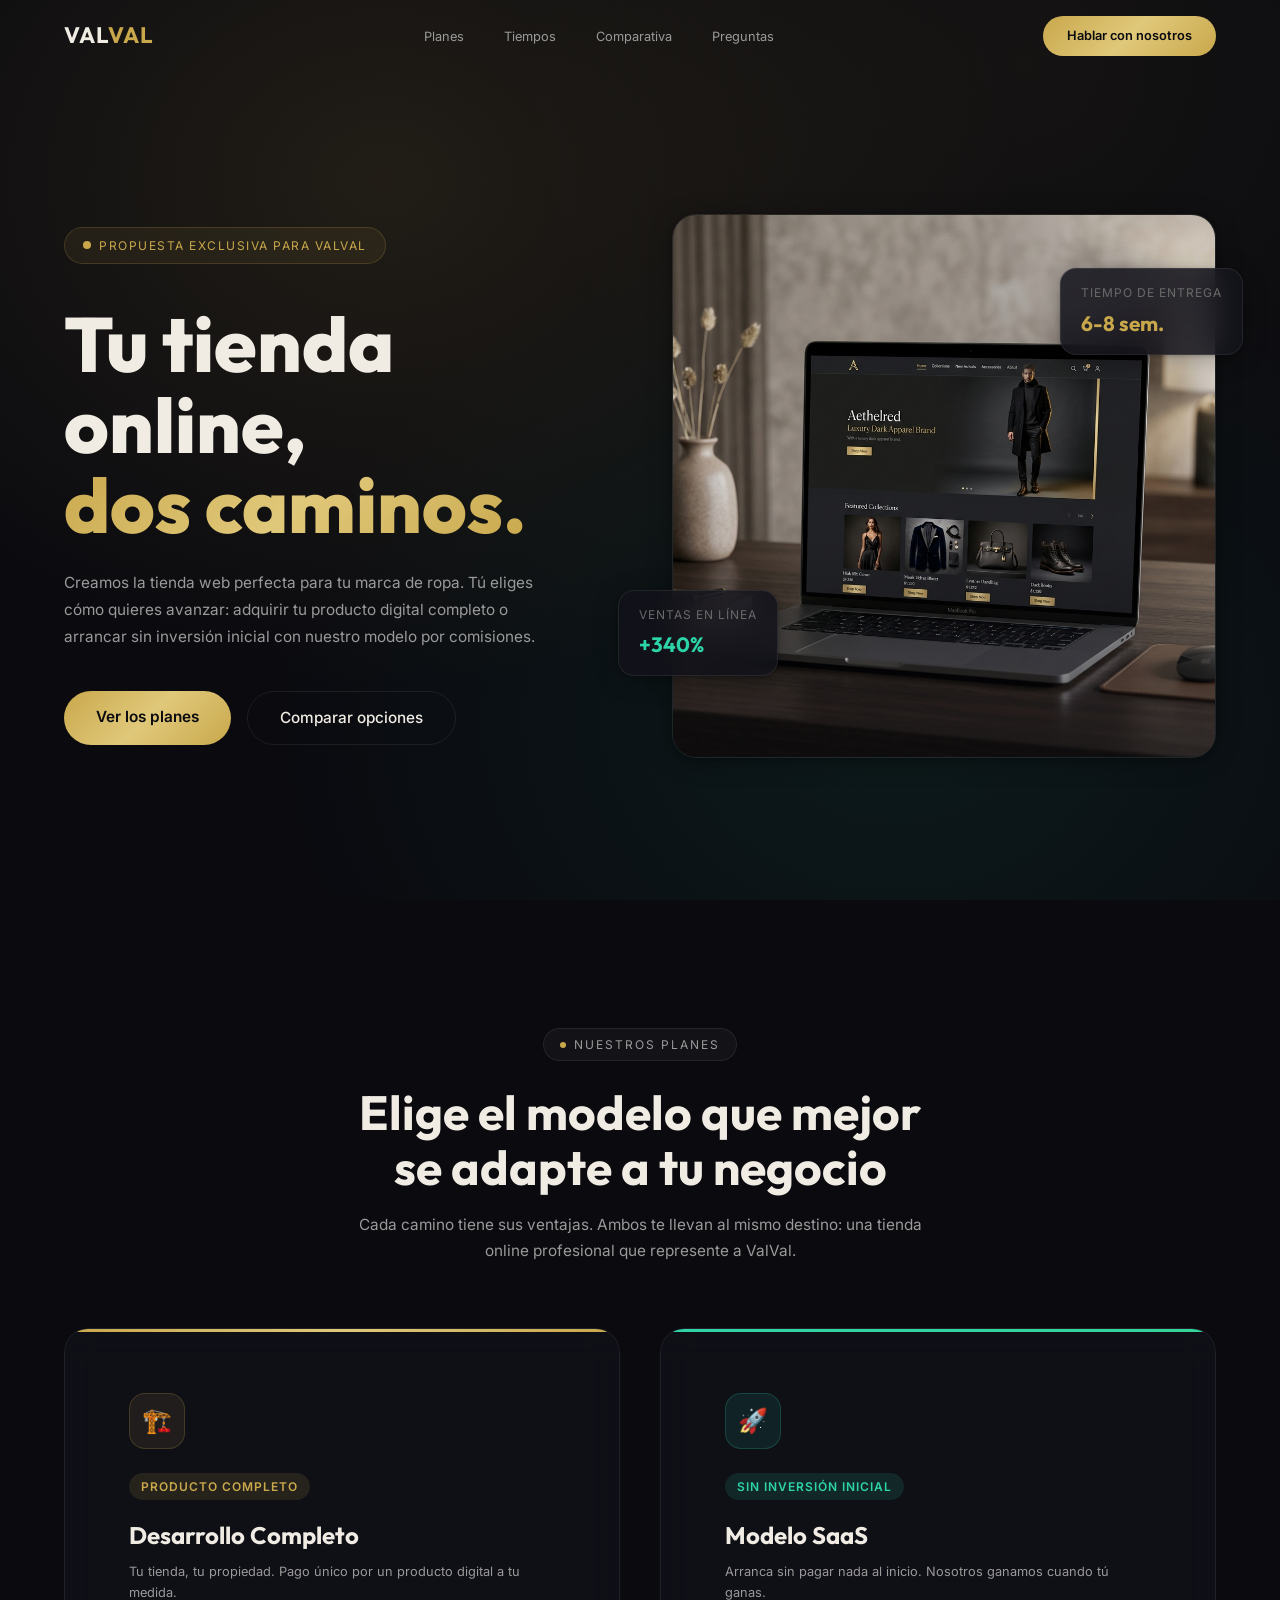
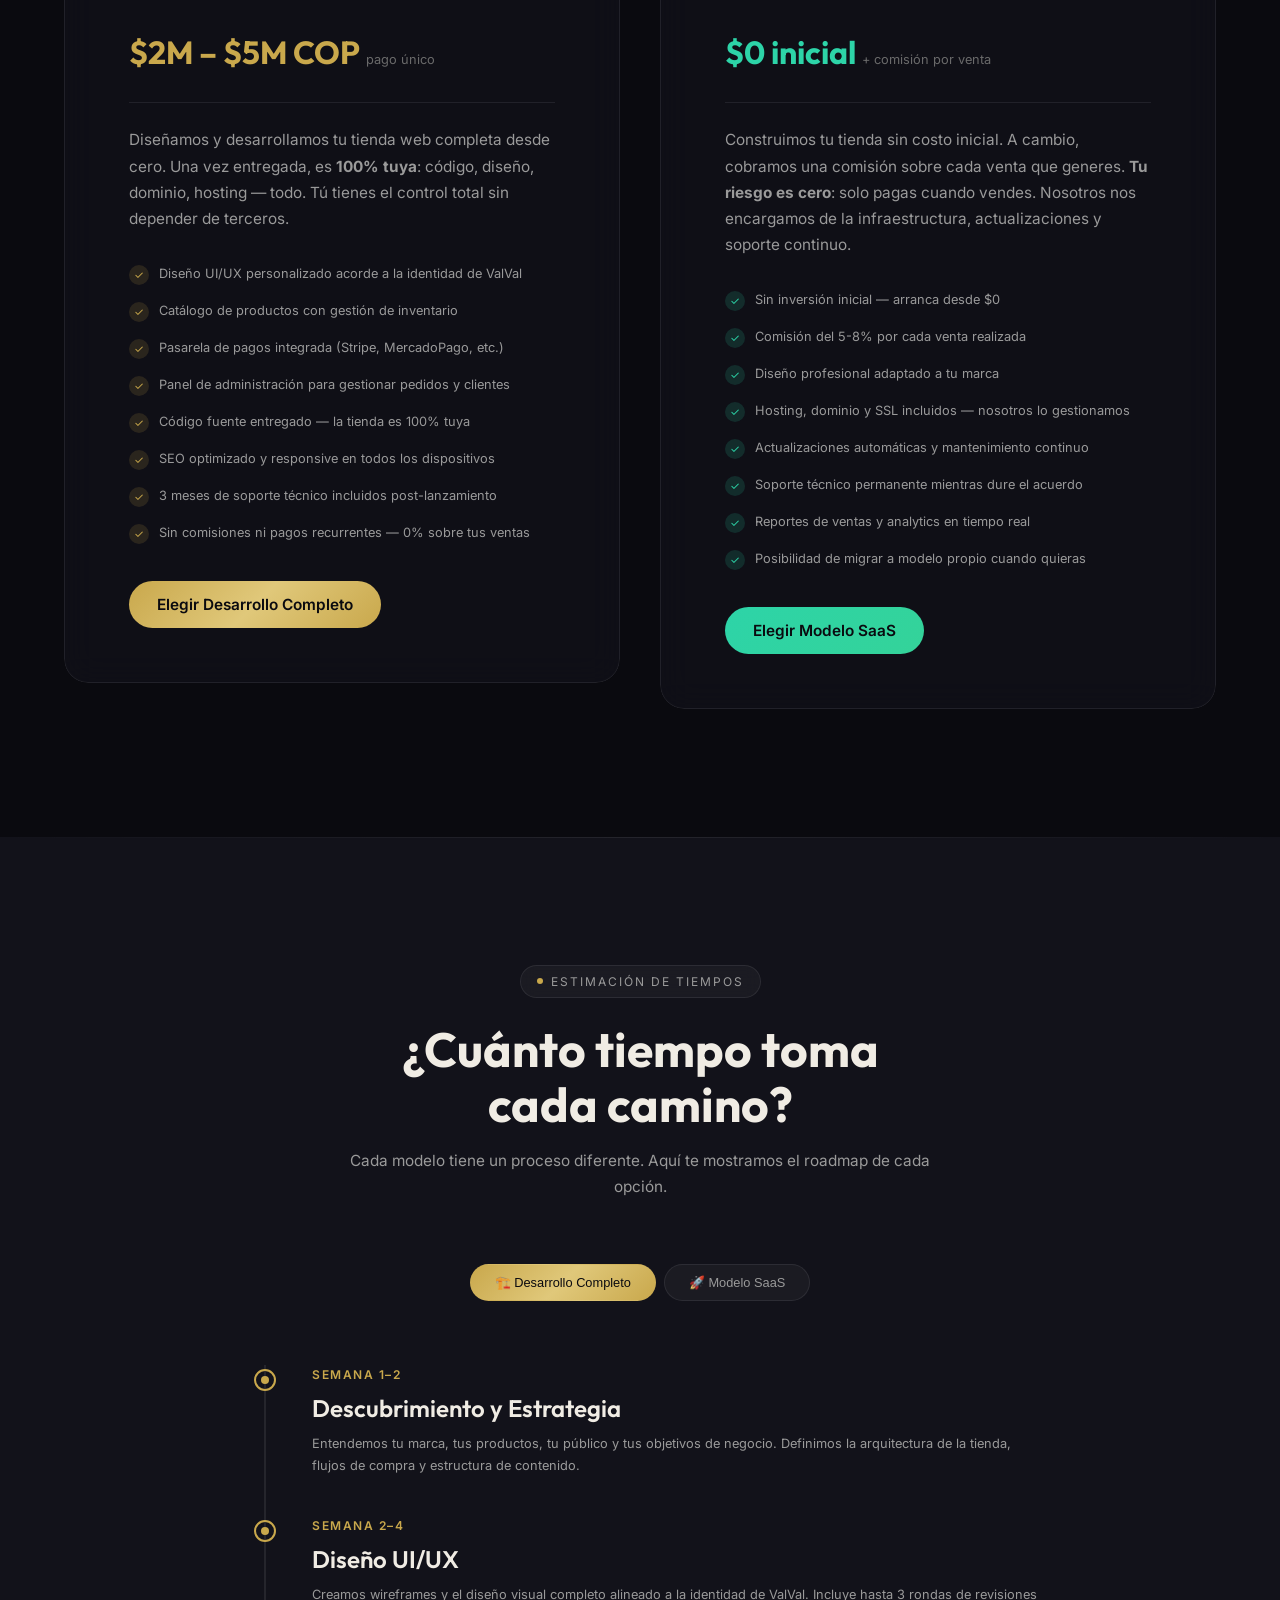
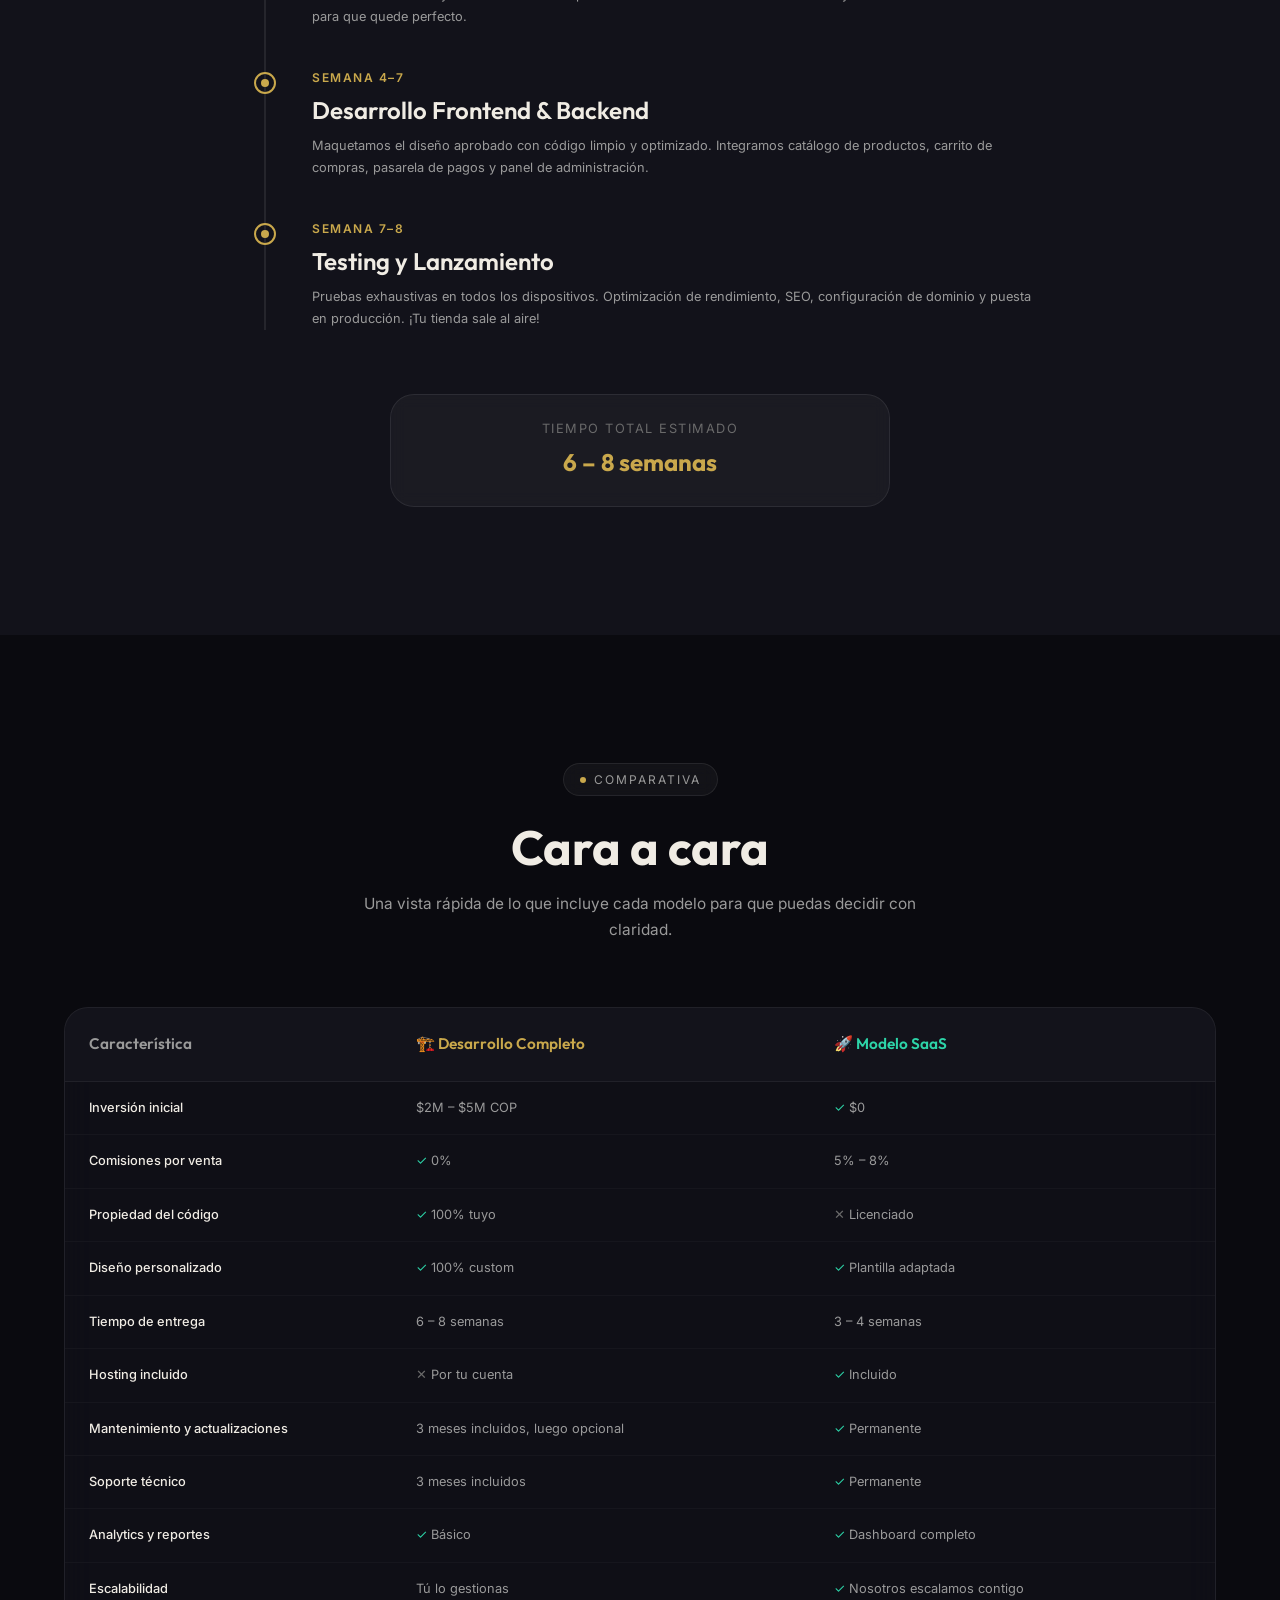
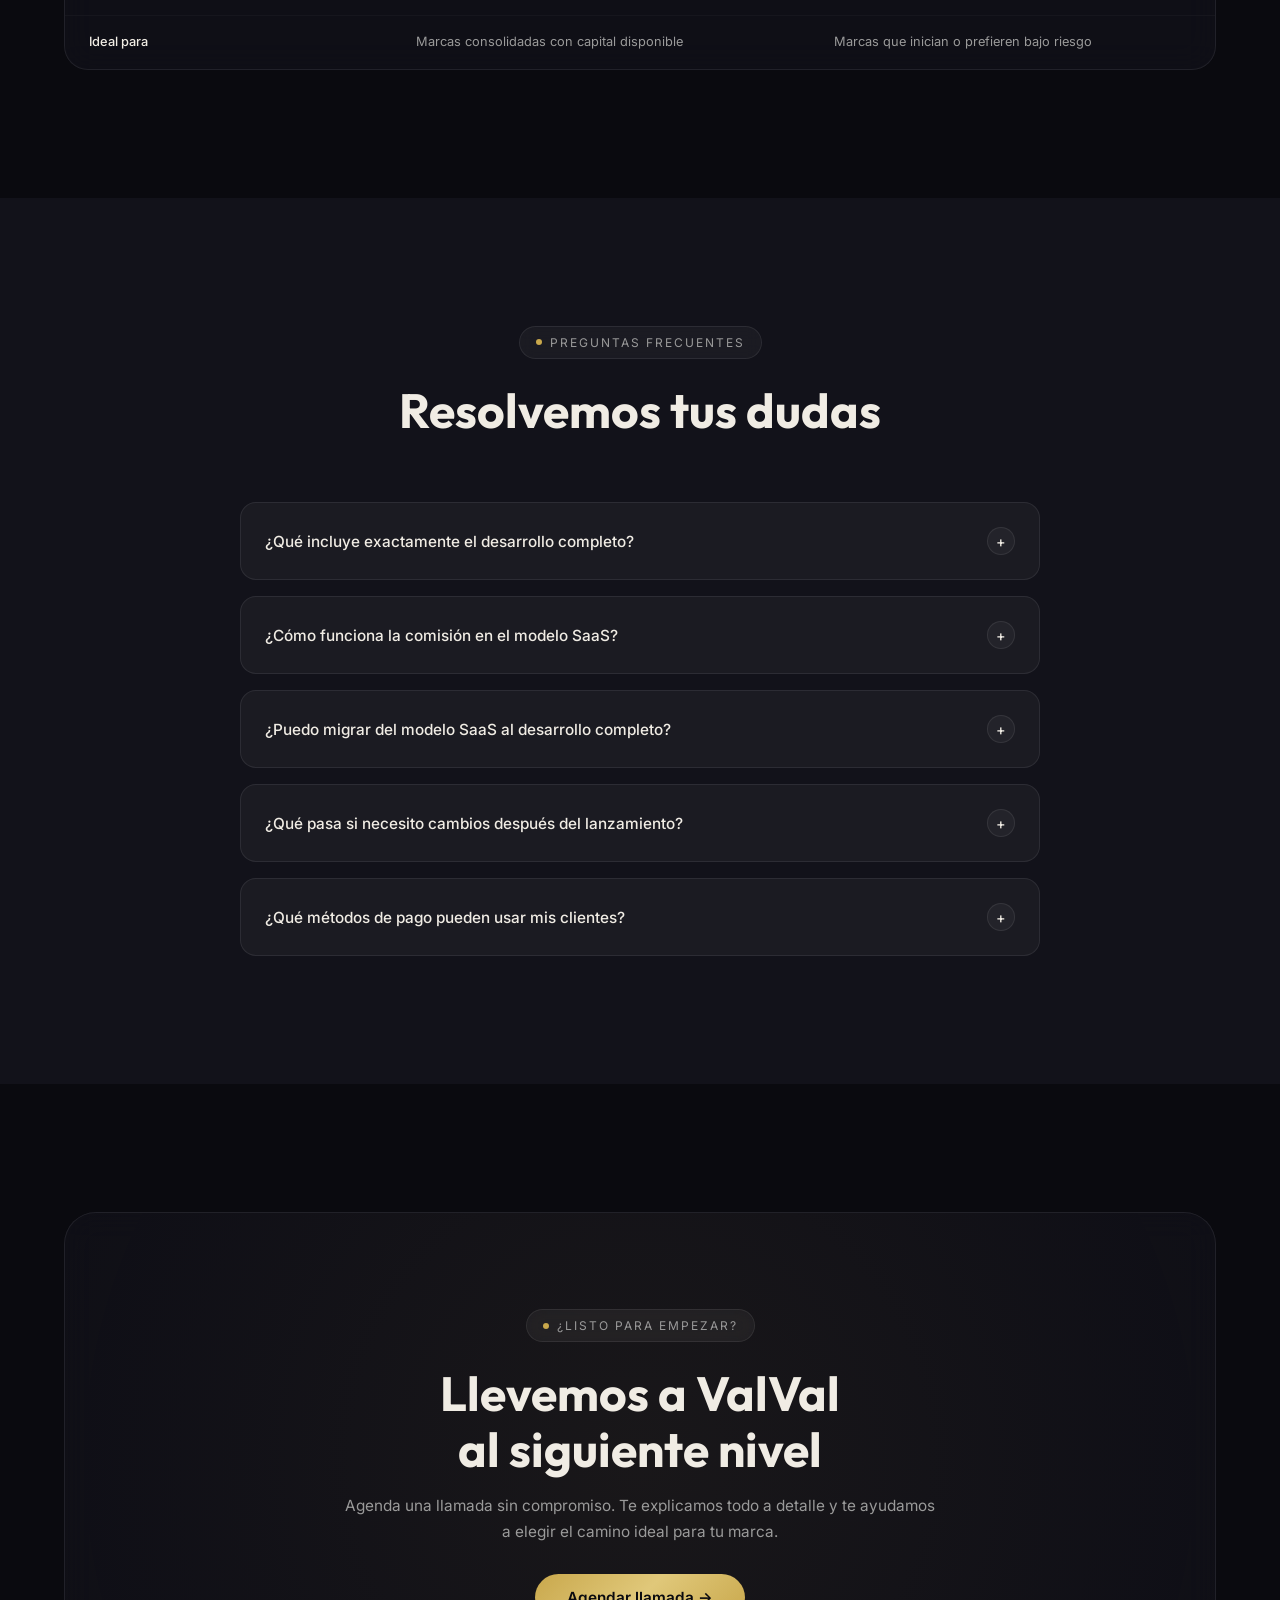
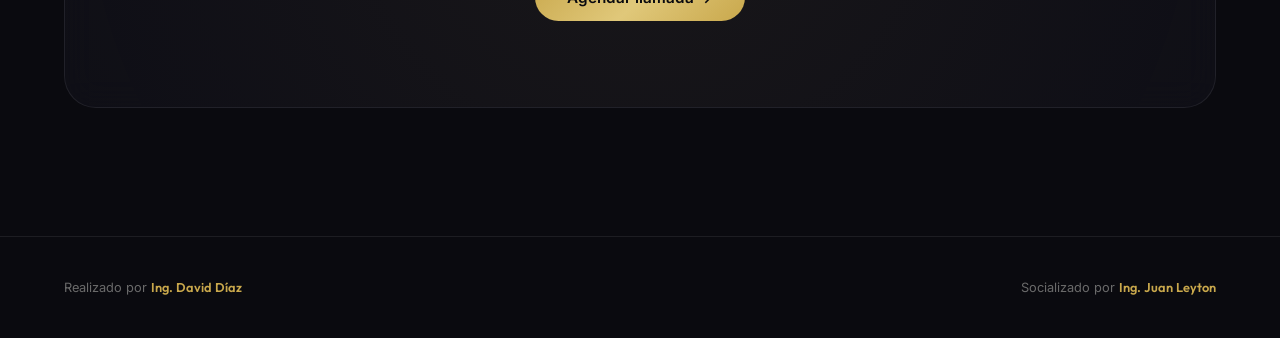
==== commit 5d71e308: "Actualizar presentación y landing: COP, rango 2-5M, generalizar modelos" ====
--- a/index.html
+++ b/index.html
@@ -93,7 +93,7 @@
             <p class="plan-tagline">Tu tienda, tu propiedad. Pago único por un producto digital a tu medida.</p>
             
             <div class="plan-price">
-              <span class="amount">$2M – $3M MXN</span>
+              <span class="amount">$2M – $5M COP</span>
               <span class="period">pago único</span>
             </div>
 
@@ -337,7 +337,7 @@
           <tbody>
             <tr>
               <td>Inversión inicial</td>
-              <td>$2M – $3M MXN</td>
+              <td>$2M – $5M COP</td>
               <td><span class="icon-yes">✓</span> $0</td>
             </tr>
             <tr>
